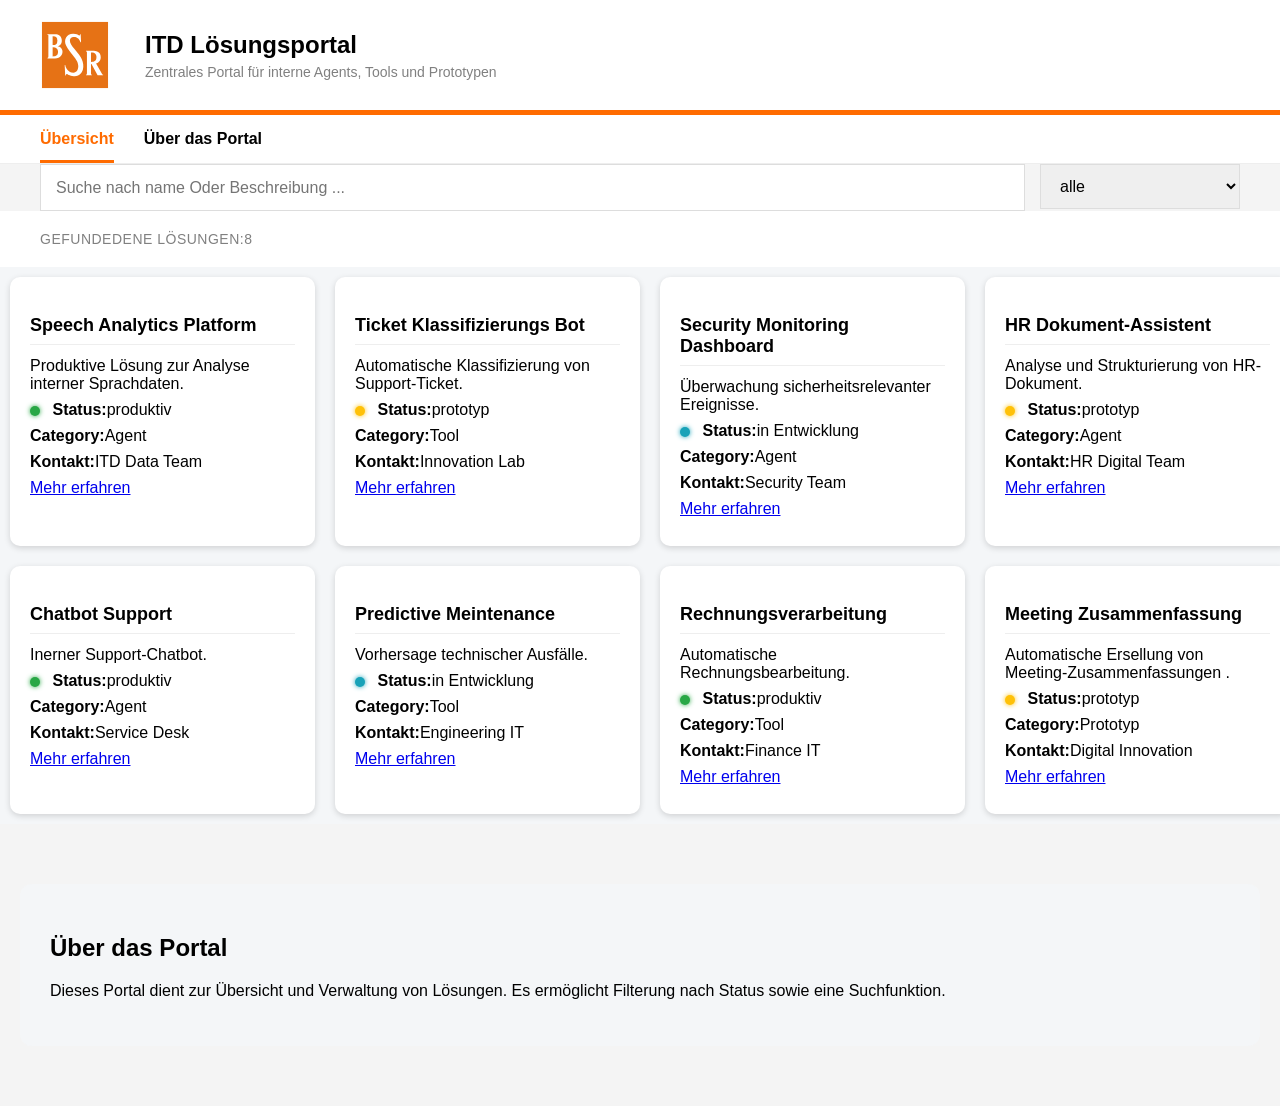
==== index.html @ 331ce8f0 "index.html" ====
<!DOCTYPE html>
<html lang="de">
    <head>
        <meta charset="UTF-8">
        <!-- header, site titel and subtitel -->
        <title>ITD Lösungsportal</title>
        <link rel="stylesheet" href="style.css">
    </head>
    <body>   
        <header class="header" id="overview">
            <div class = "header-container">
                <a href="/" class="logo-link">
                    <img src="berliner-stadtreinigungsbetriebe-seeklogo.svg" alt="BSR Logo" class="bsr-logo">
                </a>
                <div class="header-text-block">
                    <h1 class="header_titel">ITD Lösungsportal </h1>
                    <p class="header_subtitel"> Zentrales Portal für interne Agents, Tools und Prototypen</p>
                </div>
            </div>
        </header>
         <!--navigation panell with navigation buttons-->
        <nav class="nav">
            <div class="nav-container">
                <a href="#overview" id="overviewBtn" class="nav-link active">Übersicht</a>
                <a href="#about" class="nav-link">Über das Portal</a>
            </div>
        </nav>
        <!--filter section, with status filter and Search Bar-->
        <section class="filter section">
            <div class="filter-container">
                <input type="text" id="searchInput" placeholder="Suche nach name Oder Beschreibung ...">
                <select id="statusSelect">
                    <option value="all">alle</option>
                    <option value="produktiv">produktiv</option>
                    <option value="prototyp">prototyp</option>
                    <option value="in Entwicklung">in Entwicklung</option>
                </select>
            </div>
        </section>
         <!--Results count-->
        <div class="results-info">
            <div class="results-container">
                Gefundedene Lösungen:<span id = "resultsCount">0</span>
            </div>
        </div>
        <section class="solutions" id="solutionsContainer"></section>
        <!--about the Portal sectiont-->
        <section id="about">
            <h2> Über das Portal </h2>
            <p>Dieses Portal dient zur Übersicht und Verwaltung von Lösungen.
               Es ermöglicht Filterung nach Status sowie eine Suchfunktion.
            </p>
        </section>
        <!--modal window-->
        <div id="modal" class="modal hidden">
            <div class= "modal-content">
                <span id="close-btn" class= "close-btn">&times;</span>
                <h2 id= "modalTitle"></h2>
                <p id = "modalDescriptionShort" class="modal-short-desc"></p>
                <div class="modal-details">
                    <p><strong>Kategorie:</strong><span id="modalCategory"></span></p>
                    <p><strong>Owner:</strong><span id="modalOwner"></span></p>
                    <p>
                        <span id="modalStatusIndicator" class="status-indicator"></span>
                        <strong>Status:</strong><span id="modalStatus"></span>
                    </p>
                </div>
                <div class="modal-long-desc">
                    <h3>Detaillierre Beschreibung:</h3>
                    <p id="modalDescription"></p>
                </div>
                <a id="modalLink" href = "#" target = "_blank" class= "btn-link">Zum Lösung</a>
            </div>
        </div>
        <script src="app.js"></script>
    </body>

</html>
---- style.css ----
body{
    margin: 0;
    font-family: Arial, Helvetica, sans-serif;
    background: #f4f4f4;
}
.header-container{
    display: flex;
    align-items: center;
    max-width: 1200px;
    margin: 0 auto;
}
.bsr-logo{
    width: 70px;
    height: auto;
    display: block;
    margin-right: 35px;
}
.header {
    background-color: #FFFFFF;
    border-bottom: 5px solid #FF6B00;
    padding: 20px 40px;
}
.header h1 {
    margin: 0;
    font-size: 24px;
    font-weight: bold;
    color: #000000;
    
}
.header p {
    margin: 5px 0 0 0;
    font-size: 14px;
    color: #808080;
}

.nav {
    background-color: #FFFFFF;
    border-bottom: 1px solid #EEEEEE;
    padding: 0 40px;
}
.nav-container{
    max-width: 1200px;
    margin: 0 auto;
    display: flex;
    gap: 30px;
}
.nav-link{
    padding: 15px 0;
    text-decoration: none;
    color: #000000;
    font-weight: bold;
    position: relative;
    transition: color 0.3s;
}
.nav-link:hover{
    color: #FF6B00;
}
.nav-link::after{
    content:'';
    position:absolute;
    bottom: 0px;
    left: 0;
    transform: scaleX(0);
    width: 100%;
    height: 3px;
    background-color: #FF6B00;
    transition: transform 0.3 ease-in-out;
    transform-origin: center;
}
.nav-link:hover::after{
    width: 100%;
    transform: scaleX(1);
}
.nav-link.active {
    color: #FF6B00;
}
.nav-link.active::after{
    width: 100%;
    transform: scaleX(1);
}
.filter-section{
    padding: 20px 40px;
    background-color: #EEEEEE:
}
.filter-container{
    max-width:1200px;
    margin:0 auto;
    display: flex;
    gap: 15px;
}
#searchInput, #statusSelect{
    height: 45px;
    padding: 0 15px;
    background-color:#FFFFFF
    color: #000000;
    border: 1px solid #DDDDDD;
    font-size: 16px;
    outline: none;
}
#searchInput{
    flex-grow: 1;
}
#statusSelect{
    min-width: 200px;
    cursor: pointer;
}
#searchInput:focus, #statusSelect:focus{
    border: 2px solid #FF6B00;
    padding: 0 14px;
}
#solutionsContainer{
    background-color: #f4f6f8;
    width:100%;
    display: grid;
    grid-template-columns: repeat(auto-fit, minmax(250px, 1fr));
    gap: 20px;
    padding: 10px;
}
.solutions-card{
    background-color: white;
    border-radius:10px;
    box-shadow: 0 2px 6px rgba(0,0,0,0.15);
    padding: 20px;
    transition: transform 0.2s, box-shadow 0.2s;
}
.solutions-card:hover{
    transform: translateY(-5px);
    box-shadow: 0 5px 15px rgba(0,0,0,0.3);
}
.solutions-card h3{
    margin-bottom: 12px;
    padding-bottom: 8px;
    border-bottom: 1px solid #eee;
    font-size: 18px;
}
.solutions-card p{
    margin: 8px 0;
}
#about {
    margin: 60px 20px;
    padding: 30px;
    background-color: #f4f6f8;
    border-radius:12px;
}
html{
    scroll-behavior: smooth;
}
.modal.hidden{
    display: none;
}
.modal{
    position: fixed;
    top: 0;
    left: 0;
    width: 100%;
    height: 100%;
    background: rgba(0,0,0,0.7);
    display: flex;
    justify-content: center;
    align-items: center;
    z-index: 1000;
}
.modal-content{
    background: white;
    padding: 30px;
    width: 90%;
    max-width: 500px;
    border-radius: 12px;
    position: relative;
    box-shadow: 0 5px 20px rgba(0,0,0,0.5);
}
.close-btn{
    position: absolute;
    top: 10px;
    right: 15px;
    font-size: 28px;
    cursor: pointer;
}
.modal-short-desc{
    font-style: italic;
    color: #666;
    border-bottom: 1px solid #eee;
    padding-bottom: 10px;
}
.btn-link{
    display: inline-block;
    margin-top: 20px;
    padding: 10px 20px;
    background: #007bff;
    color: white;
    text-decoration: none;
    border-radius: 5px
}
.results-info{
    padding: 20px 40px;
    background-color: #FFFFFF;
}
.results-container{
    max-width: 1200px;
    margin: 0 auto;
    font-size: 14px;
    color: #808080;
    text-transform: uppercase;
    letter-spacing: 0.5px;
}
#solutionCount{
    color: #000000;
    font-weight: 800;
    margin-left: 5px;
    font-size: 16px;
}
.status-indicator{
    display: inline-block;
    width: 10px;
    height: 10px;
    border-radius: 50%;
    margin-right: 8px;
    vertical-align: middle;
}
.bg-produktiv{
    background-color: #28a745; 
    box-shadow: 0 0 5px #28a745;
}

.bg-prototyp{
    background-color: #ffc107; 
    box-shadow: 0 0 5px #ffc107;
}

.bg-entwicklung{
    background-color: #17a2b8; 
    box-shadow: 0 0 5px #17a2b8;
}
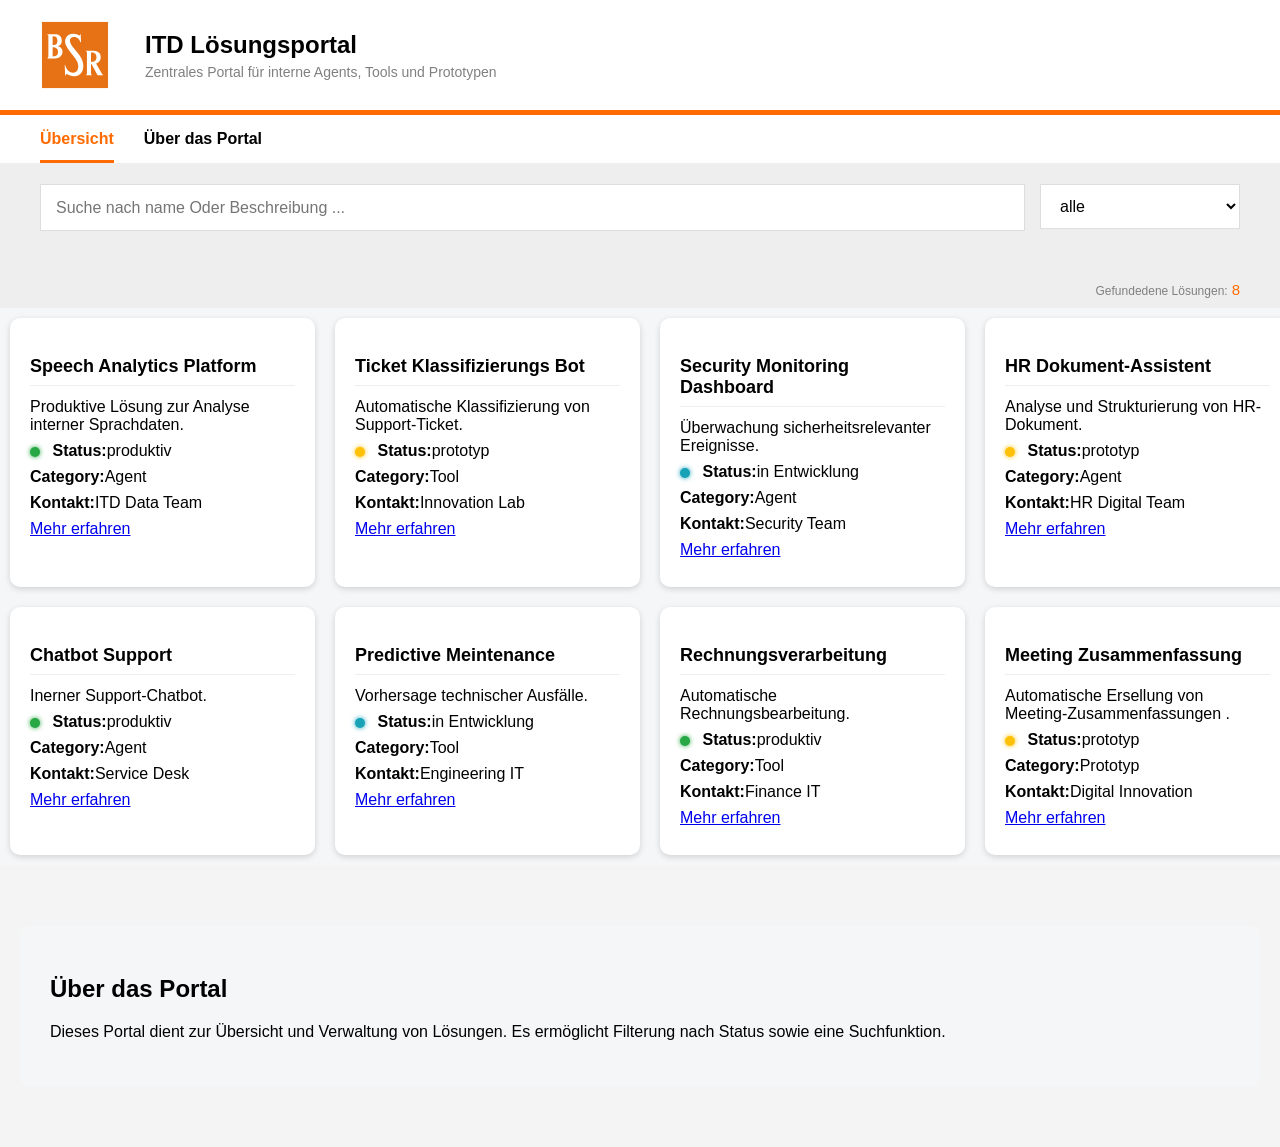
==== commit 88a87c1a: "index.html" ====
--- a/index.html
+++ b/index.html
@@ -26,7 +26,7 @@
             </div>
         </nav>
         <!--filter section, with status filter and Search Bar-->
-        <section class="filter section">
+        <section class="filter-section">
             <div class="filter-container">
                 <input type="text" id="searchInput" placeholder="Suche nach name Oder Beschreibung ...">
                 <select id="statusSelect">
@@ -109,3 +109,4 @@
 
 
 
+
--- a/style.css
+++ b/style.css
@@ -80,7 +80,9 @@
 }
 .filter-section{
     padding: 20px 40px;
-    background-color: #EEEEEE:
+    background-color: #EEEEEE !important;
+    margin-bottom: 0 !important;
+    border: none;
 }
 .filter-container{
     max-width:1200px;
@@ -91,7 +93,7 @@
 #searchInput, #statusSelect{
     height: 45px;
     padding: 0 15px;
-    background-color:#FFFFFF
+    background-color:#FFFFFF;
     color: #000000;
     border: 1px solid #DDDDDD;
     font-size: 16px;
@@ -192,22 +194,23 @@
     border-radius: 5px
 }
 .results-info{
-    padding: 20px 40px;
-    background-color: #FFFFFF;
+    padding: 30px 40px 10px 40px;
+    background-color: #EEEEEE !important;
+    margin-top: 0 !important;
+    border: none;
 }
 .results-container{
     max-width: 1200px;
     margin: 0 auto;
-    font-size: 14px;
+    text-align: right;
+    font-size:12px;
     color: #808080;
-    text-transform: uppercase;
-    letter-spacing: 0.5px;
-}
-#solutionCount{
-    color: #000000;
-    font-weight: 800;
-    margin-left: 5px;
-    font-size: 16px;
+    font-weight: 500;
+}
+#resultsCount{
+    color: #FF6B00;
+    font-size: 15px;
+    margin-left: 4px;
 }
 .status-indicator{
     display: inline-block;
@@ -245,3 +248,12 @@
 
 
 
+
+
+
+
+
+
+
+
+
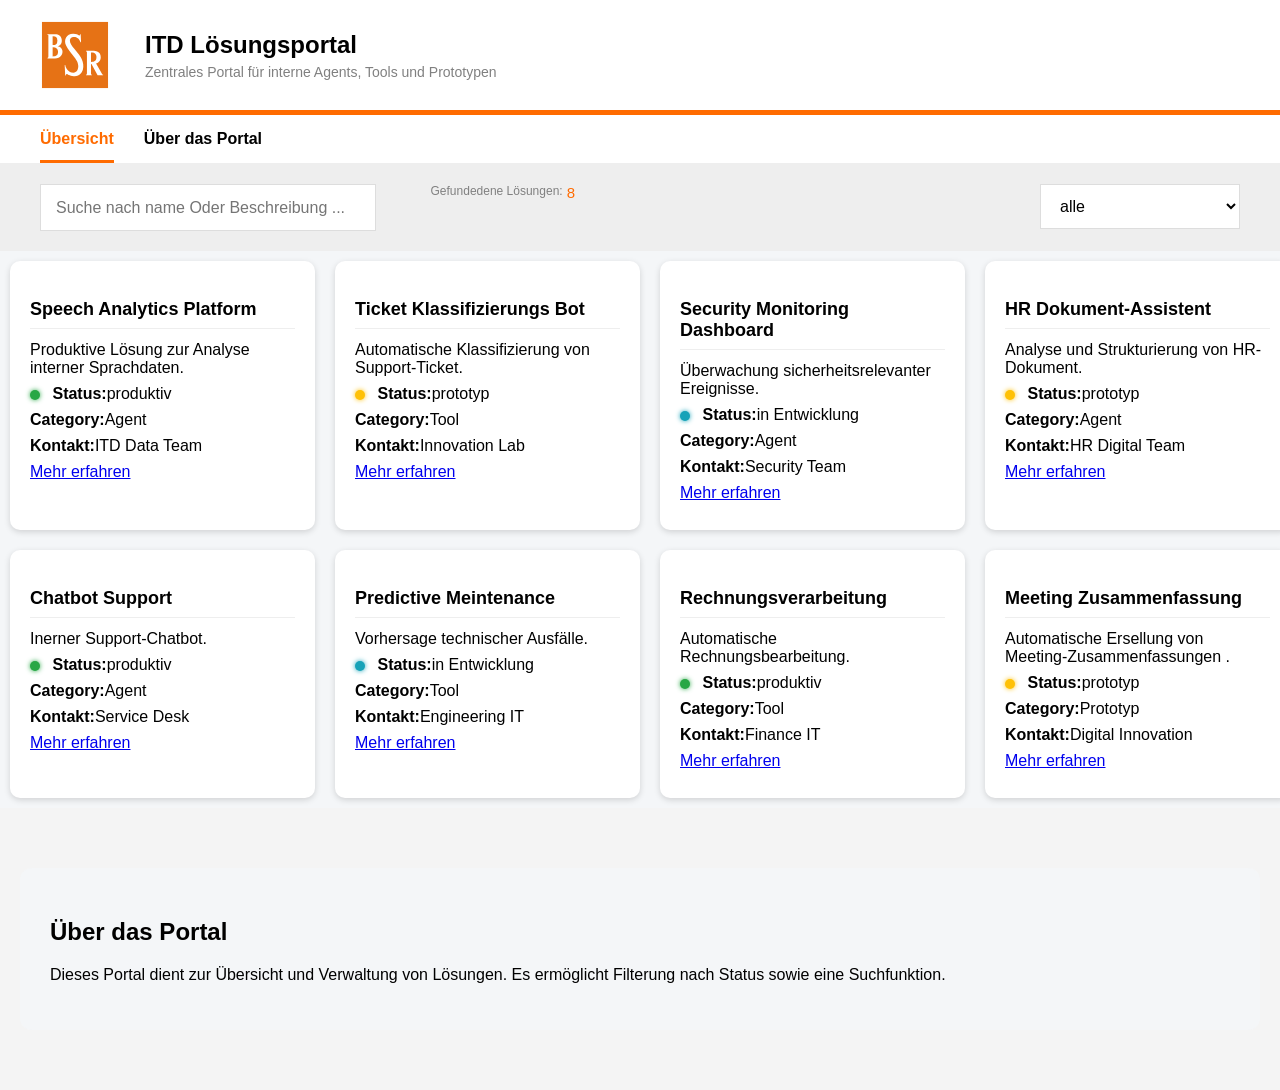
==== commit 5398edf7: "index.html" ====
--- a/index.html
+++ b/index.html
@@ -29,6 +29,11 @@
         <section class="filter-section">
             <div class="filter-container">
                 <input type="text" id="searchInput" placeholder="Suche nach name Oder Beschreibung ...">
+                <div class="results-info">
+                    <div class="results-container">
+                        Gefundedene Lösungen:<span id = "resultsCount">0</span>
+                    </div>
+                </div>
                 <select id="statusSelect">
                     <option value="all">alle</option>
                     <option value="produktiv">produktiv</option>
@@ -37,12 +42,6 @@
                 </select>
             </div>
         </section>
-         <!--Results count-->
-        <div class="results-info">
-            <div class="results-container">
-                Gefundedene Lösungen:<span id = "resultsCount">0</span>
-            </div>
-        </div>
         <section class="solutions" id="solutionsContainer"></section>
         <!--about the Portal sectiont-->
         <section id="about">
@@ -110,3 +109,4 @@
 
 
 
+
--- a/style.css
+++ b/style.css
@@ -194,15 +194,17 @@
     border-radius: 5px
 }
 .results-info{
-    padding: 30px 40px 10px 40px;
-    background-color: #EEEEEE !important;
-    margin-top: 0 !important;
+    padding: 0px 40px 5px 40px;
+    background-color: #EEEEEE;
+    margin-top: -1;
     border: none;
 }
 .results-container{
     max-width: 1200px;
     margin: 0 auto;
-    text-align: right;
+    display: flex;
+    justify-content: flex-end;
+    padding-right: 410px;
     font-size:12px;
     color: #808080;
     font-weight: 500;
@@ -257,3 +259,8 @@
 
 
 
+
+
+
+
+
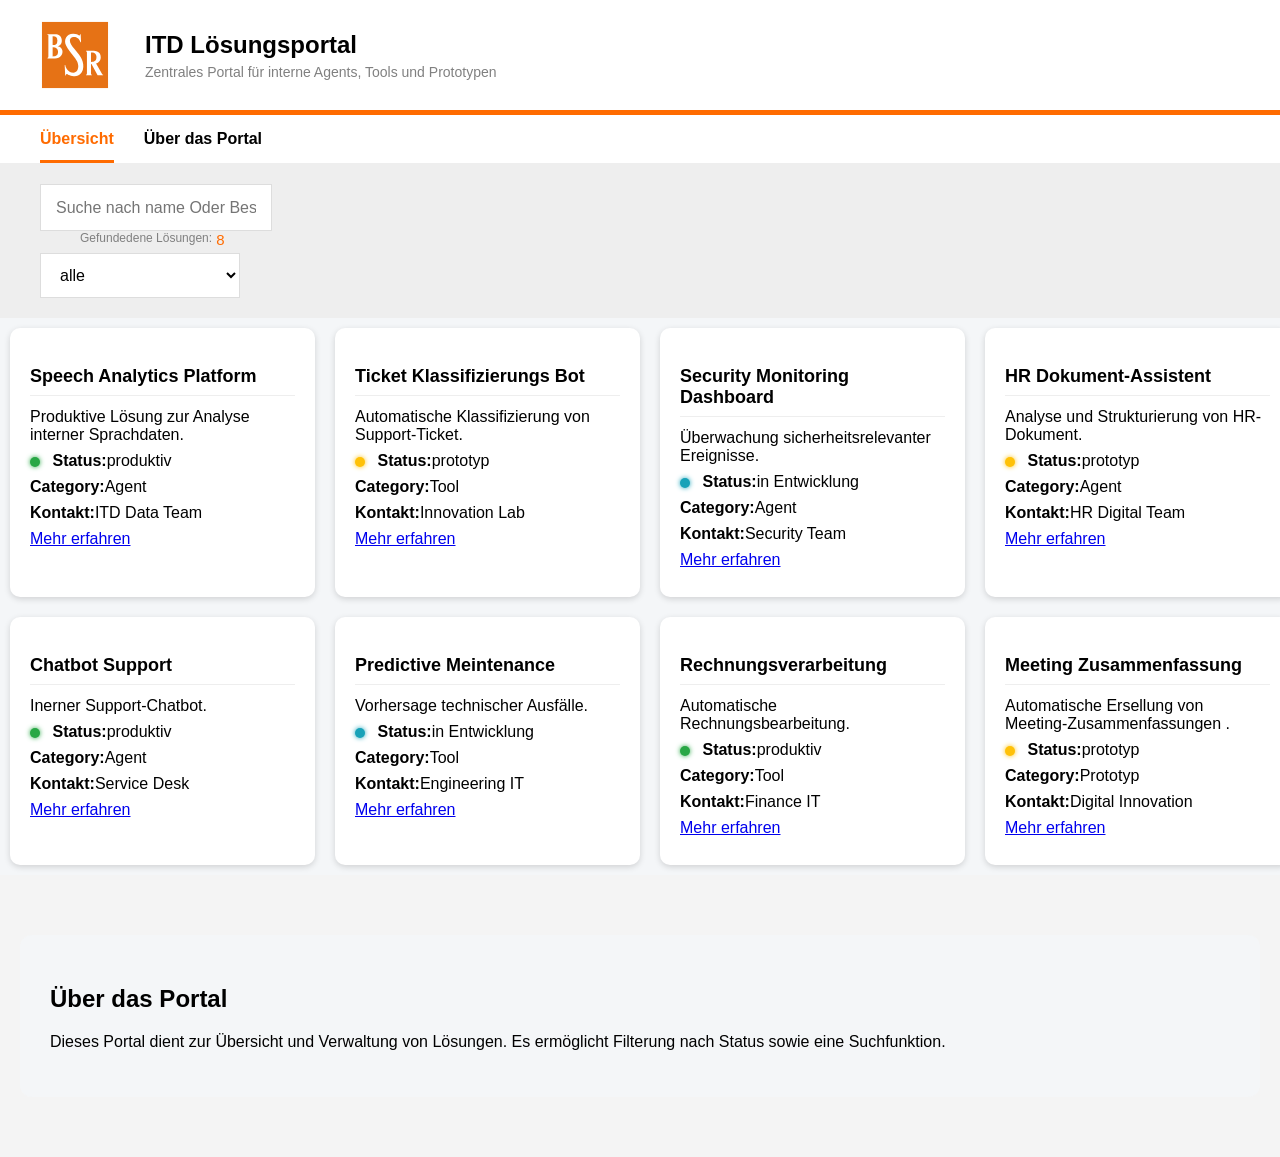
==== commit 522e3ccf: "index.html" ====
--- a/index.html
+++ b/index.html
@@ -28,12 +28,13 @@
         <!--filter section, with status filter and Search Bar-->
         <section class="filter-section">
             <div class="filter-container">
-                <input type="text" id="searchInput" placeholder="Suche nach name Oder Beschreibung ...">
-                <div class="results-info">
-                    <div class="results-container">
+                <div class="search-group">
+                    <input type="text" id="searchInput" placeholder="Suche nach name Oder Beschreibung ...">
+                    <div class="results-info">
+                        <div class="results-container">
                         Gefundedene Lösungen:<span id = "resultsCount">0</span>
+                        </div>
                     </div>
-                </div>
                 <select id="statusSelect">
                     <option value="all">alle</option>
                     <option value="produktiv">produktiv</option>
@@ -110,3 +111,4 @@
 
 
 
+
--- a/style.css
+++ b/style.css
@@ -89,6 +89,7 @@
     margin:0 auto;
     display: flex;
     gap: 15px;
+    align-items: flex-start;
 }
 #searchInput, #statusSelect{
     height: 45px;
@@ -264,3 +265,4 @@
 
 
 
+
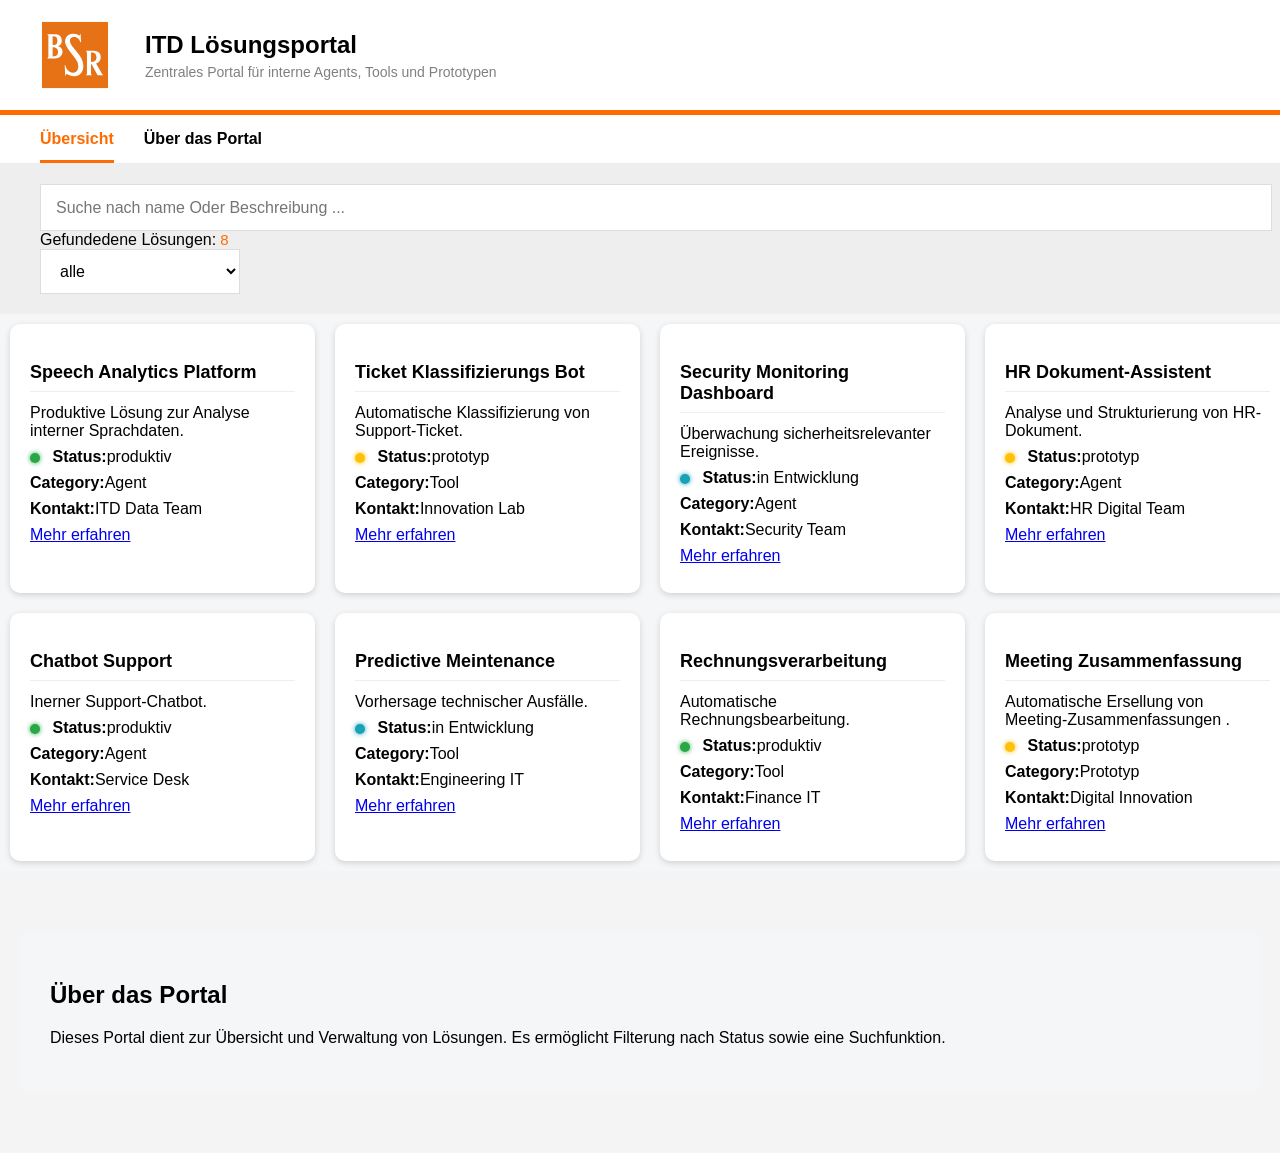
==== commit 20d5ee10: "index.html" ====
--- a/index.html
+++ b/index.html
@@ -27,14 +27,11 @@
         </nav>
         <!--filter section, with status filter and Search Bar-->
         <section class="filter-section">
-            <div class="filter-container">
-                <div class="search-group">
-                    <input type="text" id="searchInput" placeholder="Suche nach name Oder Beschreibung ...">
-                    <div class="results-info">
-                        <div class="results-container">
-                        Gefundedene Lösungen:<span id = "resultsCount">0</span>
-                        </div>
-                    </div>
+            <div class="search-wrapper">
+                <input type="text" id="searchInput" placeholder="Suche nach name Oder Beschreibung ...">
+                <div id="results-container">
+                    Gefundedene Lösungen:<span id = "resultsCount">0</span>
+                </div>
                 <select id="statusSelect">
                     <option value="all">alle</option>
                     <option value="produktiv">produktiv</option>
@@ -112,3 +109,4 @@
 
 
 
+
--- a/style.css
+++ b/style.css
@@ -90,6 +90,12 @@
     display: flex;
     gap: 15px;
     align-items: flex-start;
+}
+.search-group{
+    flex-grow: 1;
+    display: flex;
+    flex-direction: column;
+    gap: 5px
 }
 #searchInput, #statusSelect{
     height: 45px;
@@ -101,7 +107,8 @@
     outline: none;
 }
 #searchInput{
-    flex-grow: 1;
+    width: 100%;
+    box-sizing: border box;
 }
 #statusSelect{
     min-width: 200px;
@@ -201,12 +208,8 @@
     border: none;
 }
 .results-container{
-    max-width: 1200px;
-    margin: 0 auto;
-    display: flex;
-    justify-content: flex-end;
-    padding-right: 410px;
-    font-size:12px;
+    text-lign: right;
+    font-size: 12px;
     color: #808080;
     font-weight: 500;
 }
@@ -266,3 +269,4 @@
 
 
 
+
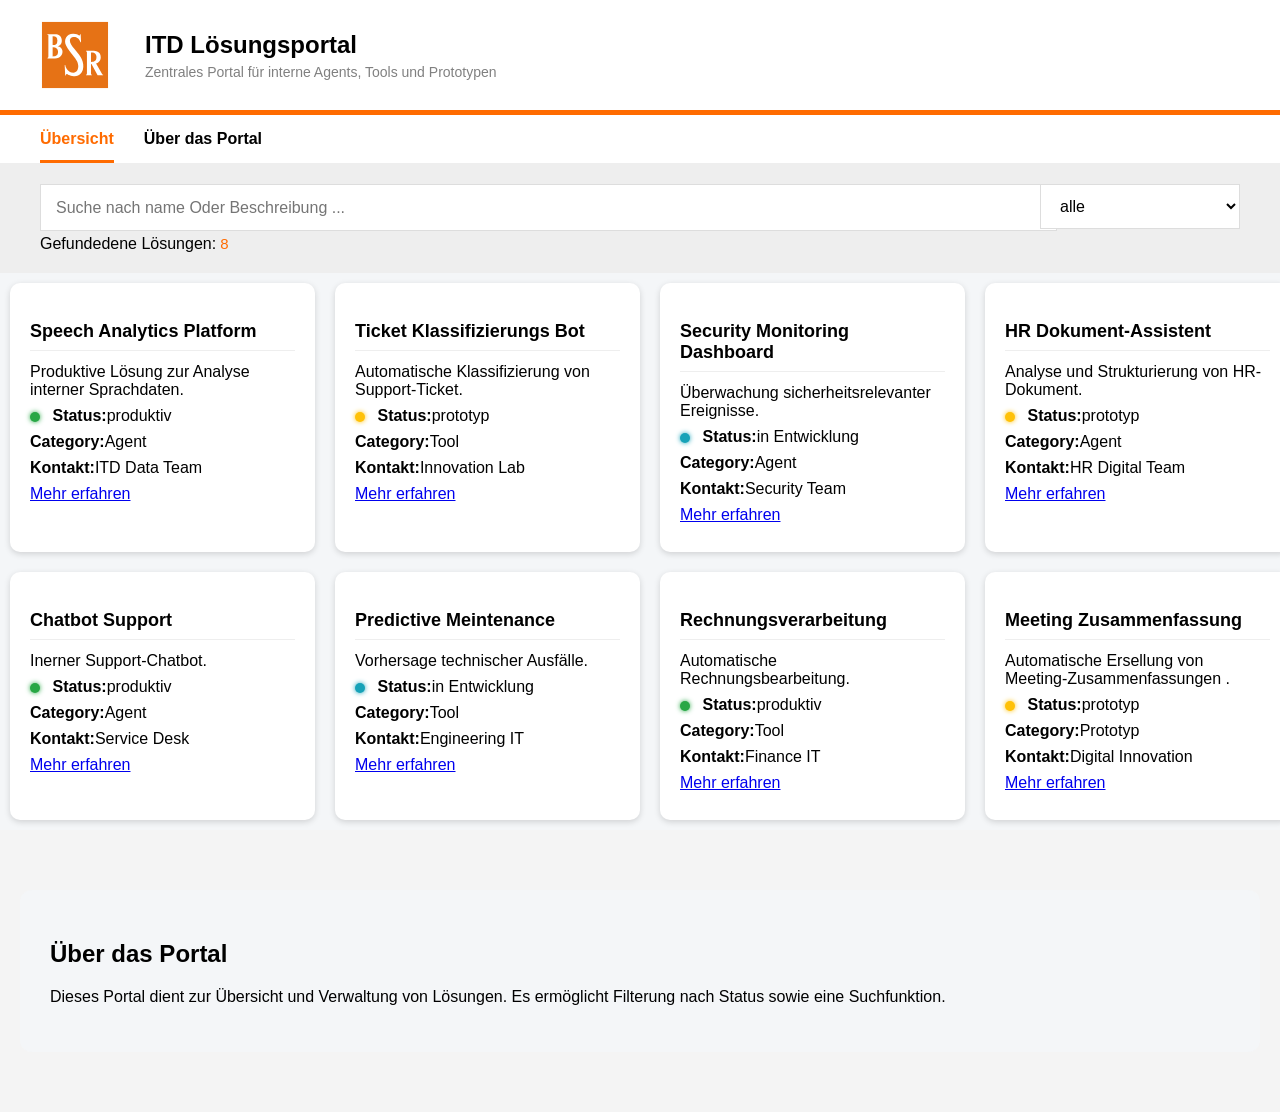
==== commit 329a26f9: "index.html" ====
--- a/index.html
+++ b/index.html
@@ -27,10 +27,12 @@
         </nav>
         <!--filter section, with status filter and Search Bar-->
         <section class="filter-section">
-            <div class="search-wrapper">
-                <input type="text" id="searchInput" placeholder="Suche nach name Oder Beschreibung ...">
-                <div id="results-container">
-                    Gefundedene Lösungen:<span id = "resultsCount">0</span>
+            <div class="filter-container">
+                <div class="search-wrapper">
+                    <input type="text" id="searchInput" placeholder="Suche nach name Oder Beschreibung ...">
+                    <div id="results-container">
+                        Gefundedene Lösungen:<span id = "resultsCount">0</span>
+                    </div>
                 </div>
                 <select id="statusSelect">
                     <option value="all">alle</option>
@@ -110,3 +112,4 @@
 
 
 
+
--- a/style.css
+++ b/style.css
@@ -91,11 +91,11 @@
     gap: 15px;
     align-items: flex-start;
 }
-.search-group{
+.search-wrapper{
     flex-grow: 1;
     display: flex;
     flex-direction: column;
-    gap: 5px
+    gap: 4px
 }
 #searchInput, #statusSelect{
     height: 45px;
@@ -108,11 +108,12 @@
 }
 #searchInput{
     width: 100%;
-    box-sizing: border box;
+    height: 45px;
 }
 #statusSelect{
     min-width: 200px;
     cursor: pointer;
+    height: 45px;
 }
 #searchInput:focus, #statusSelect:focus{
     border: 2px solid #FF6B00;
@@ -209,7 +210,7 @@
 }
 .results-container{
     text-lign: right;
-    font-size: 12px;
+    font-size: 11px;
     color: #808080;
     font-weight: 500;
 }
@@ -270,3 +271,4 @@
 
 
 
+
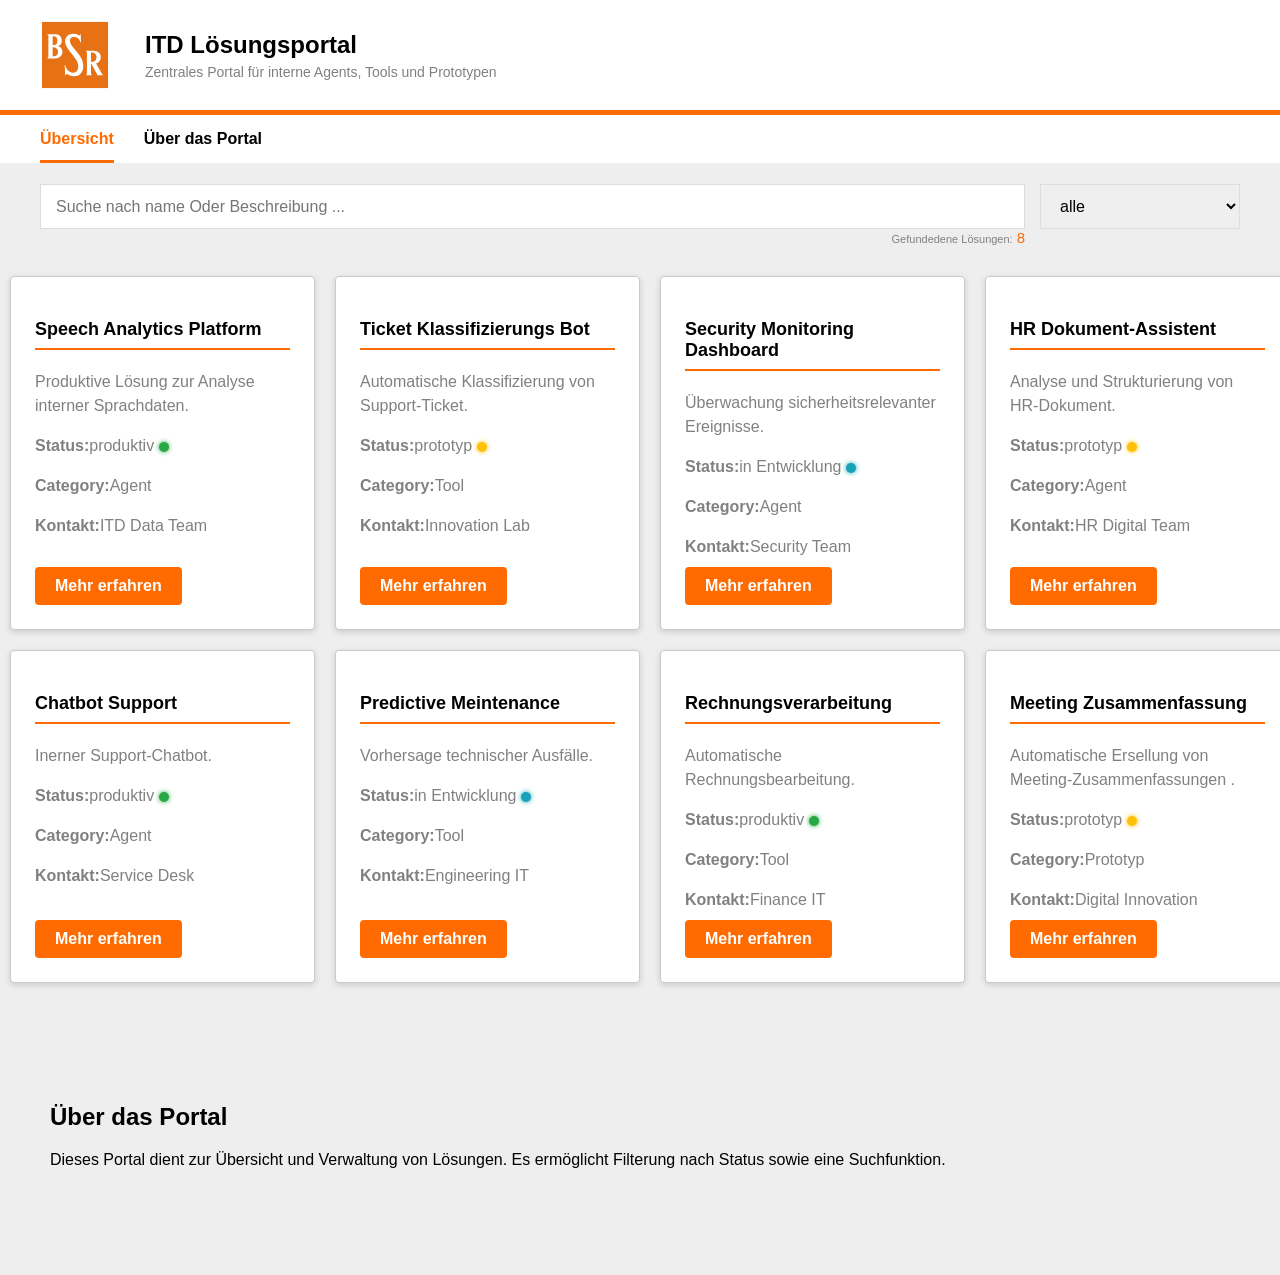
==== commit eda315b0: "index.html" ====
--- a/index.html
+++ b/index.html
@@ -60,8 +60,8 @@
                     <p><strong>Kategorie:</strong><span id="modalCategory"></span></p>
                     <p><strong>Owner:</strong><span id="modalOwner"></span></p>
                     <p>
+                        <strong>Status:</strong><span id="modalStatus"></span>
                         <span id="modalStatusIndicator" class="status-indicator"></span>
-                        <strong>Status:</strong><span id="modalStatus"></span>
                     </p>
                 </div>
                 <div class="modal-long-desc">
--- a/style.css
+++ b/style.css
@@ -1,7 +1,7 @@
 body{
     margin: 0;
     font-family: Arial, Helvetica, sans-serif;
-    background: #f4f4f4;
+    background: #EEEEEE;
 }
 .header-container{
     display: flex;
@@ -96,10 +96,13 @@
     display: flex;
     flex-direction: column;
     gap: 4px
+    align-items: flex-end;
 }
 #searchInput, #statusSelect{
     height: 45px;
+    box-sizing: border-box;
     padding: 0 15px;
+    border-radius: 4px
     background-color:#FFFFFF;
     color: #000000;
     border: 1px solid #DDDDDD;
@@ -111,8 +114,9 @@
     height: 45px;
 }
 #statusSelect{
-    min-width: 200px;
+    width: 200px;
     cursor: pointer;
+    flex-shrink:0;
     height: 45px;
 }
 #searchInput:focus, #statusSelect:focus{
@@ -120,18 +124,22 @@
     padding: 0 14px;
 }
 #solutionsContainer{
-    background-color: #f4f6f8;
+    background-color: #EEEEEE;
     width:100%;
     display: grid;
     grid-template-columns: repeat(auto-fit, minmax(250px, 1fr));
     gap: 20px;
     padding: 10px;
+    align-items: stretch;
 }
 .solutions-card{
-    background-color: white;
-    border-radius:10px;
+    display:flex;
+    flex-direction: column;
+    background-color: #FFFFFF;
+    border-radius:4px;
+    border: 1px solid #CACACA;
     box-shadow: 0 2px 6px rgba(0,0,0,0.15);
-    padding: 20px;
+    padding: 24px;
     transition: transform 0.2s, box-shadow 0.2s;
 }
 .solutions-card:hover{
@@ -139,18 +147,21 @@
     box-shadow: 0 5px 15px rgba(0,0,0,0.3);
 }
 .solutions-card h3{
+    color: #000000;
     margin-bottom: 12px;
     padding-bottom: 8px;
-    border-bottom: 1px solid #eee;
+    border-bottom: 2px solid #FF6B00;
     font-size: 18px;
 }
 .solutions-card p{
     margin: 8px 0;
+    color: #808080;
+    line-height:1.5;
 }
 #about {
     margin: 60px 20px;
     padding: 30px;
-    background-color: #f4f6f8;
+    background-color: #EEEEEE;
     border-radius:12px;
 }
 html{
@@ -173,12 +184,13 @@
 }
 .modal-content{
     background: white;
-    padding: 30px;
+    padding: 32px;
     width: 90%;
-    max-width: 500px;
-    border-radius: 12px;
+    max-width: 600px;
+    border-radius: 4px;
     position: relative;
     box-shadow: 0 5px 20px rgba(0,0,0,0.5);
+    border-top: 6px solid #FF6B00;
 }
 .close-btn{
     position: absolute;
@@ -187,6 +199,9 @@
     font-size: 28px;
     cursor: pointer;
 }
+.close-btn:hover{
+    color: #FF6B00;
+}
 .modal-short-desc{
     font-style: italic;
     color: #666;
@@ -195,12 +210,19 @@
 }
 .btn-link{
     display: inline-block;
-    margin-top: 20px;
+    margin-top: auto;
+    align-self: flex-start;
     padding: 10px 20px;
-    background: #007bff;
-    color: white;
+    background-color: #FF6B00;
+    color: #FFFFFF;
+    text-align: center;
     text-decoration: none;
-    border-radius: 5px
+    border-radius: 4px;
+    font-weight: 600;
+    transition: background-color 0.2;
+}
+.btn-link:hover{
+    background-color: #BD461E;
 }
 .results-info{
     padding: 0px 40px 5px 40px;
@@ -208,8 +230,9 @@
     margin-top: -1;
     border: none;
 }
-.results-container{
-    text-lign: right;
+#results-container{
+    width:100%;
+    text-align: right;
     font-size: 11px;
     color: #808080;
     font-weight: 500;
@@ -272,3 +295,16 @@
 
 
 
+
+
+
+
+
+
+
+
+
+
+
+
+
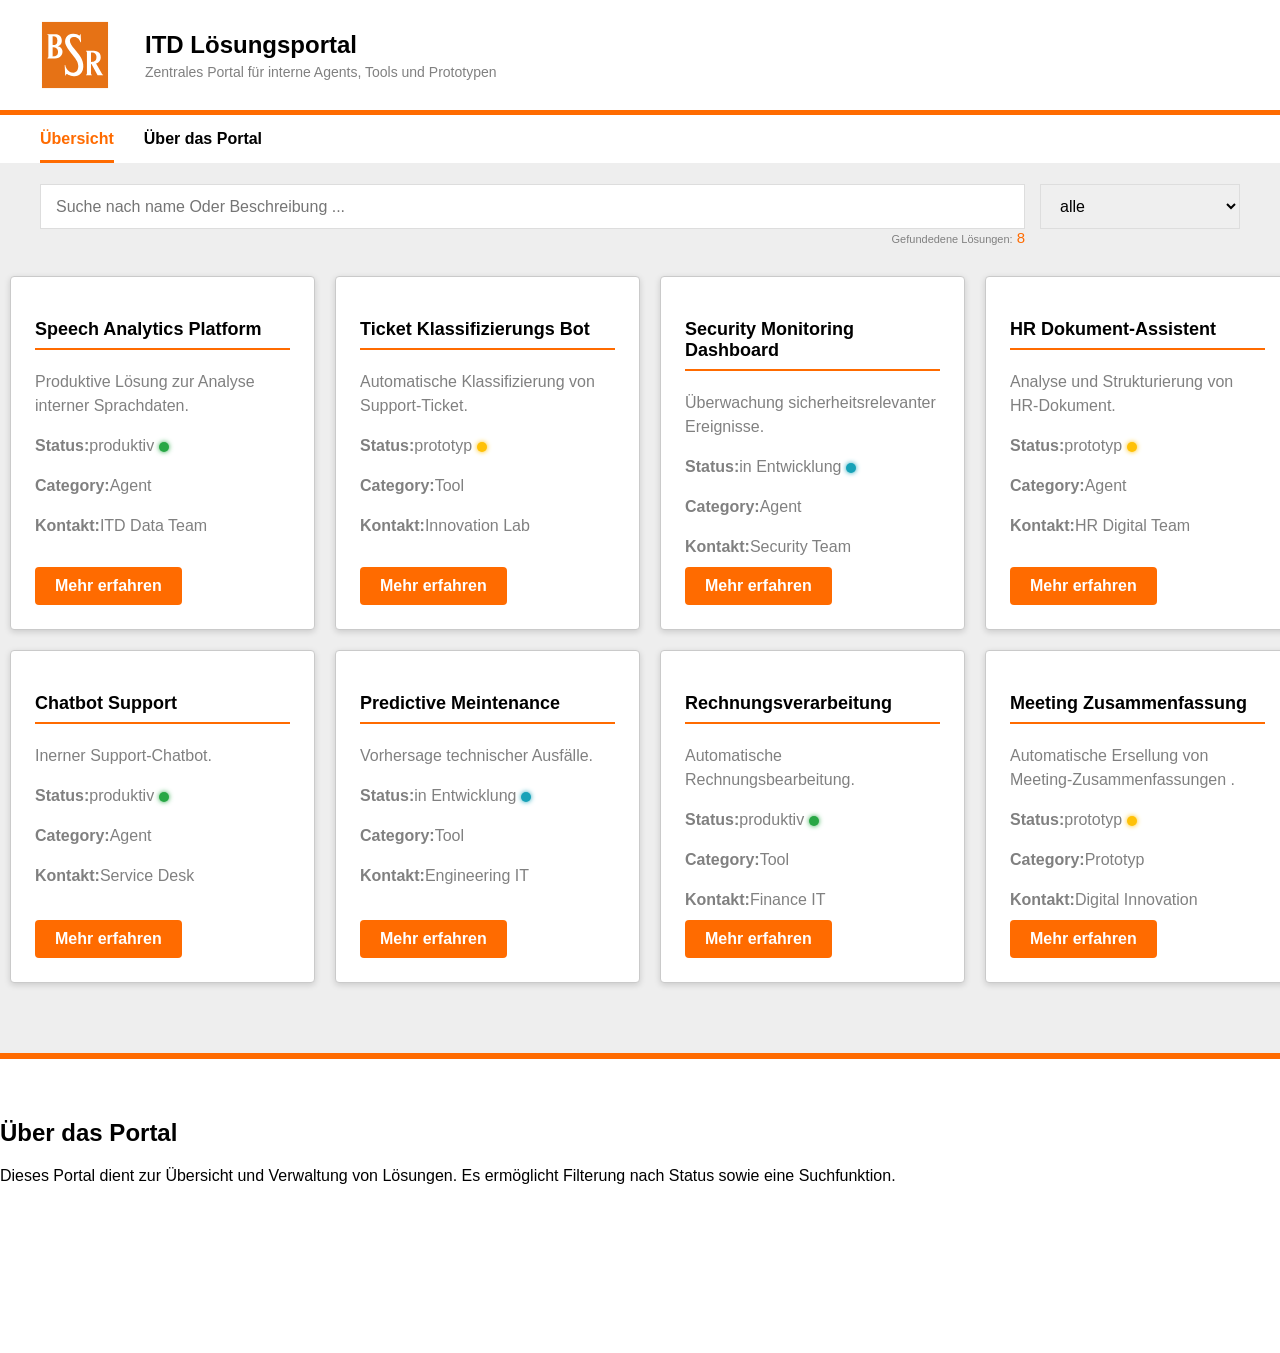
==== commit 41e5cc87: "index.html" ====
--- a/index.html
+++ b/index.html
@@ -45,10 +45,13 @@
         <section class="solutions" id="solutionsContainer"></section>
         <!--about the Portal sectiont-->
         <section id="about">
-            <h2> Über das Portal </h2>
-            <p>Dieses Portal dient zur Übersicht und Verwaltung von Lösungen.
-               Es ermöglicht Filterung nach Status sowie eine Suchfunktion.
-            </p>
+            <div class="about-content">
+                <h2> Über das Portal </h2>
+                <p>
+                    Dieses Portal dient zur Übersicht und Verwaltung von Lösungen.
+                    Es ermöglicht Filterung nach Status sowie eine Suchfunktion.
+                </p>
+            </div>    
         </section>
         <!--modal window-->
         <div id="modal" class="modal hidden">
--- a/style.css
+++ b/style.css
@@ -159,10 +159,21 @@
     line-height:1.5;
 }
 #about {
-    margin: 60px 20px;
-    padding: 30px;
-    background-color: #EEEEEE;
-    border-radius:12px;
+    margin: 60px 0 0;
+    padding: 60px 0px;
+    background-color: #FFFFFF;
+    width: 100vw,
+    position: relative;
+    left: 50%;
+    right: 50%;
+    min-height: 300px;
+    box-sizing: border-box;
+    border-top: 6px solid #FF6B00;
+}
+#about h2{
+    margin-top: 0;
+    font-size: 24px;
+    color: #000000;
 }
 html{
     scroll-behavior: smooth;
